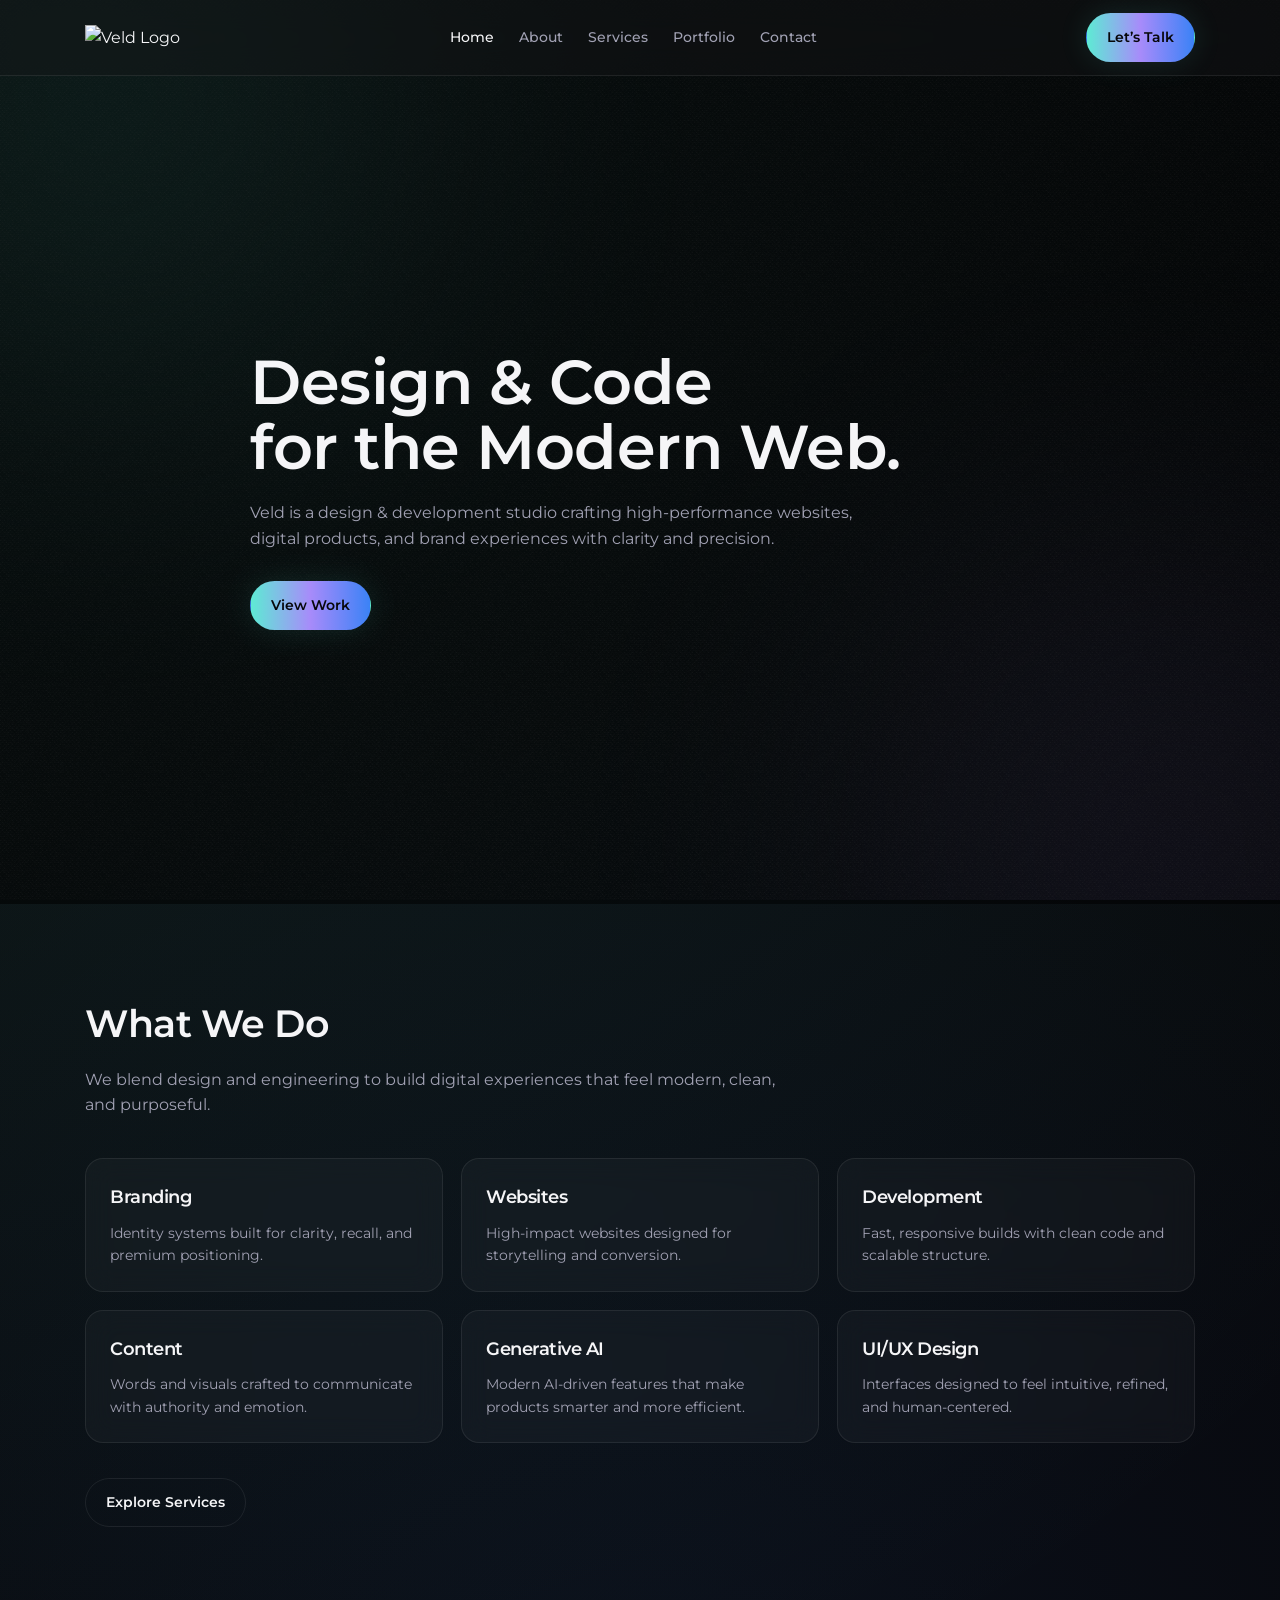
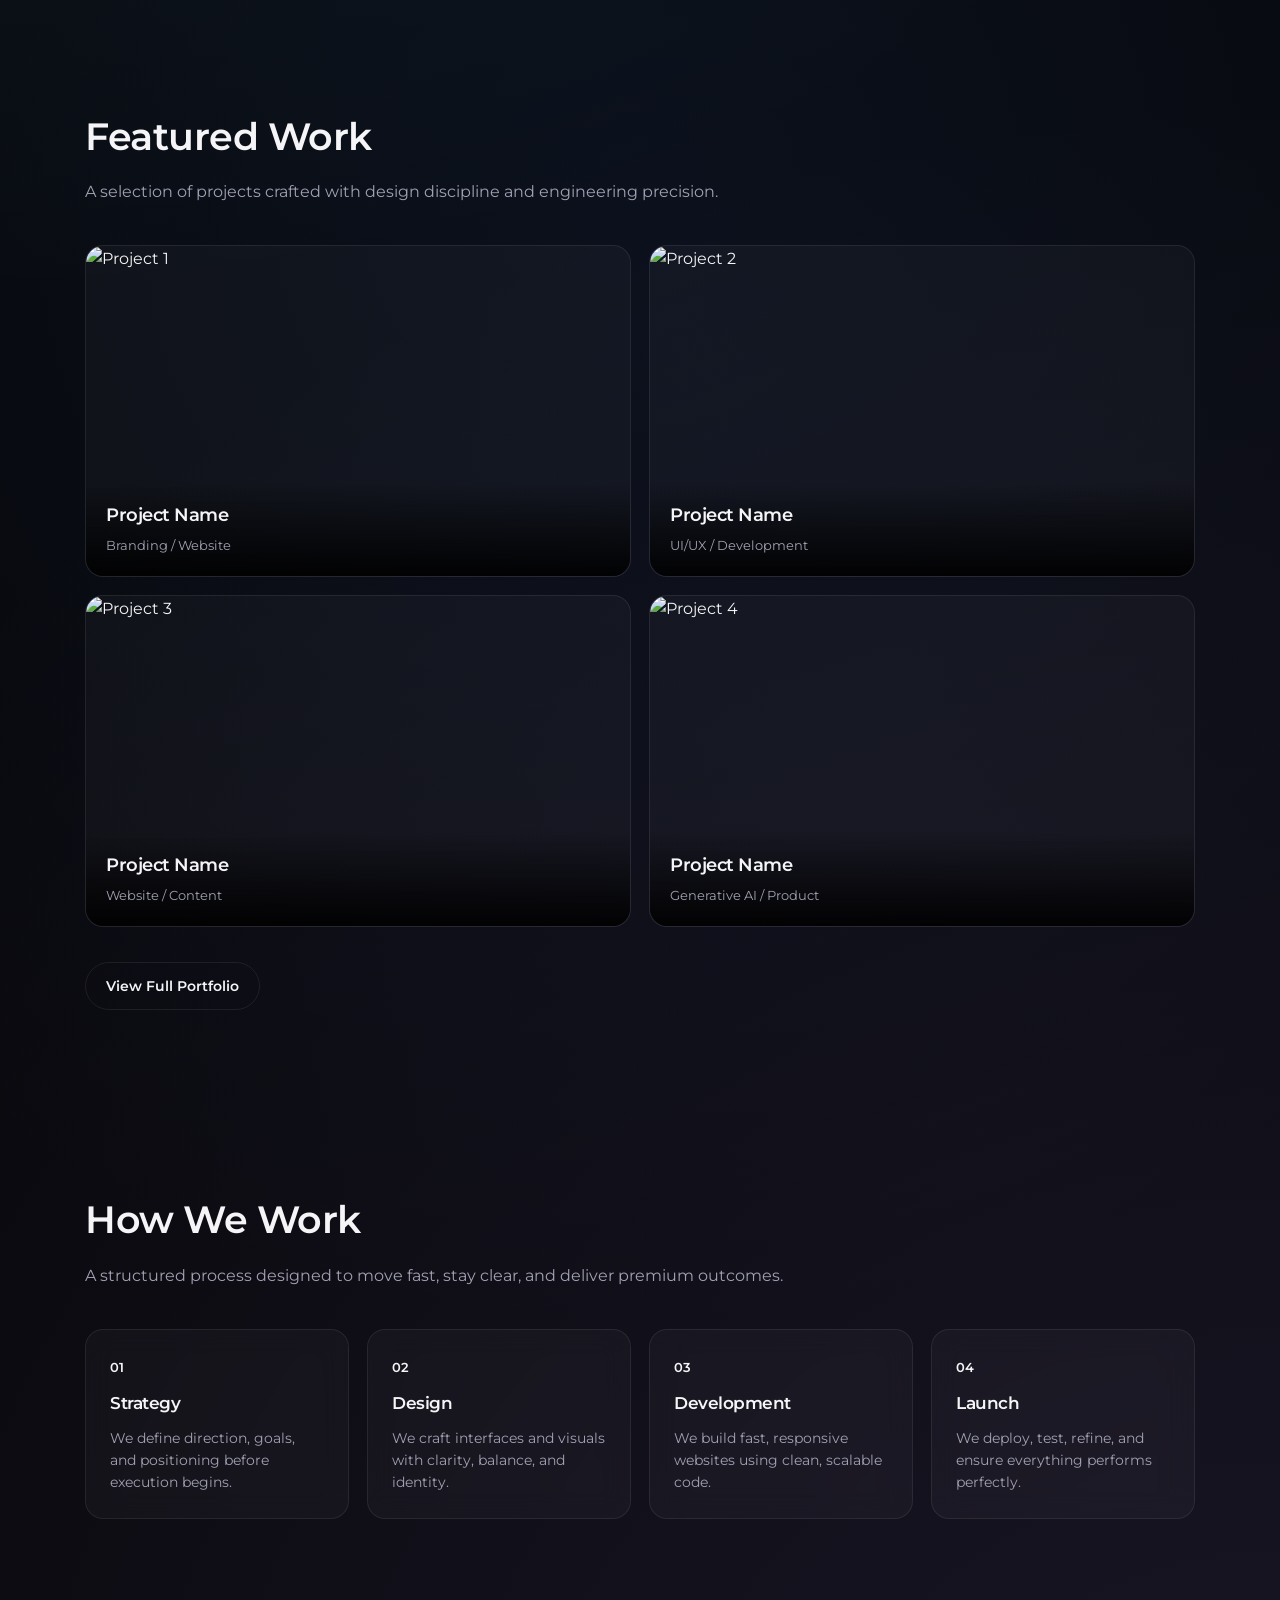
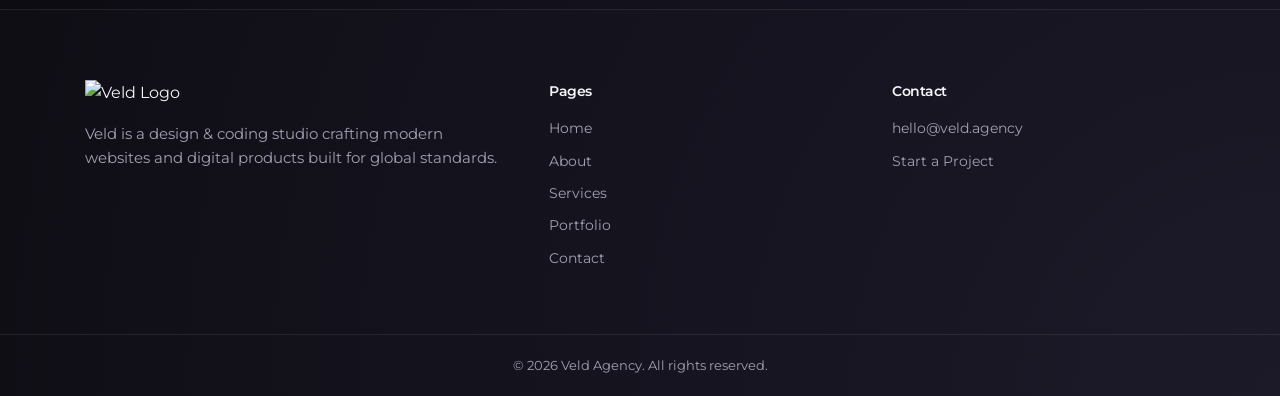
==== index.html @ a07c59cc "Add files via upload" ====
<!DOCTYPE html>
<html lang="en">
<head>
  <!-- Basic Meta -->
  <meta charset="UTF-8" />
  <meta name="viewport" content="width=device-width, initial-scale=1.0" />
  <title>Veld | Design & Development Studio</title>
  <meta name="description" content="Veld is a design & coding agency crafting modern websites, digital products, and brand experiences." />

  <!-- Favicon -->
  <link rel="icon" type="image/png" href="assets/images/logo/favicon.png" />

  <!-- Fonts (Google Fonts - Inter) -->
  <link rel="preconnect" href="https://fonts.googleapis.com">
  <link rel="preconnect" href="https://fonts.gstatic.com" crossorigin>
  <link href="https://fonts.googleapis.com/css2?family=Montserrat:ital,wght@0,100..900;1,100..900&display=swap" rel="stylesheet">

  <!-- CSS -->
  <link rel="stylesheet" href="assets/css/global.css" />
  <link rel="stylesheet" href="assets/css/home.css" />
  <link rel="stylesheet" href="assets/css/responsive.css" />
</head>

<body>

  <div class="glow-bg"></div>
  <!-- NAVBAR -->
  <header class="navbar">
    <div class="container nav-container">

      <a href="index.html" class="logo">
        <img src="assets/images/logo/logo.svg" alt="Veld Logo" />
      </a>

      <nav class="nav-links" id="navLinks">
        <a href="index.html" class="active">Home</a>
        <a href="about.html">About</a>
        <a href="services.html">Services</a>
        <a href="portfolio.html">Portfolio</a>
        <a href="contact.html">Contact</a>
      </nav>

      <div class="nav-actions">
        <a href="contact.html" class="btn btn-primary">Let’s Talk</a>

        <button class="hamburger" id="hamburgerBtn" aria-label="Open Menu">
          <span></span>
          <span></span>
        </button>
      </div>

    </div>
  </header>

  <!-- HERO -->
  <section class="hero">
    <canvas id="hero-network"></canvas>
    <div class="hero-overlay"></div>

    <div class="container hero-content">
      <h1>
        Design & Code<br />
        for the Modern Web.
      </h1>

      <p>
        Veld is a design & development studio crafting high-performance websites,
        digital products, and brand experiences with clarity and precision.
      </p>

      <div class="hero-buttons">
        <a href="portfolio.html" class="btn btn-primary">View Work</a>
      </div>
    </div>
  </section>

  <!-- SERVICES PREVIEW -->
  <section class="services-preview section">
    <div class="container">

      <div class="section-header">
        <h2>What We Do</h2>
        <p>
          We blend design and engineering to build digital experiences that feel modern,
          clean, and purposeful.
        </p>
      </div>

      <div class="services-grid">
        <div class="service-card">
          <h3>Branding</h3>
          <p>Identity systems built for clarity, recall, and premium positioning.</p>
        </div>

        <div class="service-card">
          <h3>Websites</h3>
          <p>High-impact websites designed for storytelling and conversion.</p>
        </div>

        <div class="service-card">
          <h3>Development</h3>
          <p>Fast, responsive builds with clean code and scalable structure.</p>
        </div>

        <div class="service-card">
          <h3>Content</h3>
          <p>Words and visuals crafted to communicate with authority and emotion.</p>
        </div>

        <div class="service-card">
          <h3>Generative AI</h3>
          <p>Modern AI-driven features that make products smarter and more efficient.</p>
        </div>

        <div class="service-card">
          <h3>UI/UX Design</h3>
          <p>Interfaces designed to feel intuitive, refined, and human-centered.</p>
        </div>
      </div>

      <div class="section-footer">
        <a href="services.html" class="btn btn-secondary">Explore Services</a>
      </div>

    </div>
  </section>

  <!-- FEATURED WORK -->
  <section class="featured-work section">
    <div class="container">

      <div class="section-header">
        <h2>Featured Work</h2>
        <p>
          A selection of projects crafted with design discipline and engineering precision.
        </p>
      </div>

      <div class="portfolio-grid">

        <a href="portfolio.html" class="project-card">
          <img src="assets/images/portfolio/project-1.webp" alt="Project 1" loading="lazy" />
          <div class="project-overlay">
            <h3>Project Name</h3>
            <p>Branding / Website</p>
          </div>
        </a>

        <a href="portfolio.html" class="project-card">
          <img src="assets/images/portfolio/project-2.webp" alt="Project 2" loading="lazy" />
          <div class="project-overlay">
            <h3>Project Name</h3>
            <p>UI/UX / Development</p>
          </div>
        </a>

        <a href="portfolio.html" class="project-card">
          <img src="assets/images/portfolio/project-3.webp" alt="Project 3" loading="lazy" />
          <div class="project-overlay">
            <h3>Project Name</h3>
            <p>Website / Content</p>
          </div>
        </a>

        <a href="portfolio.html" class="project-card">
          <img src="assets/images/portfolio/project-4.webp" alt="Project 4" loading="lazy" />
          <div class="project-overlay">
            <h3>Project Name</h3>
            <p>Generative AI / Product</p>
          </div>
        </a>

      </div>

      <div class="section-footer">
        <a href="portfolio.html" class="btn btn-secondary">View Full Portfolio</a>
      </div>

    </div>
  </section>

  <!-- PROCESS -->
  <section class="process section">
    <div class="container">

      <div class="section-header">
        <h2>How We Work</h2>
        <p>
          A structured process designed to move fast, stay clear, and deliver premium outcomes.
        </p>
      </div>

      <div class="process-grid">
        <div class="process-step">
          <span class="step-number">01</span>
          <h3>Strategy</h3>
          <p>We define direction, goals, and positioning before execution begins.</p>
        </div>

        <div class="process-step">
          <span class="step-number">02</span>
          <h3>Design</h3>
          <p>We craft interfaces and visuals with clarity, balance, and identity.</p>
        </div>

        <div class="process-step">
          <span class="step-number">03</span>
          <h3>Development</h3>
          <p>We build fast, responsive websites using clean, scalable code.</p>
        </div>

        <div class="process-step">
          <span class="step-number">04</span>
          <h3>Launch</h3>
          <p>We deploy, test, refine, and ensure everything performs perfectly.</p>
        </div>
      </div>

    </div>
  </section>

  <!-- FOOTER -->
  <footer class="footer">
    <div class="container footer-container">

      <div class="footer-brand">
        <img src="assets/images/logo/logo.svg" alt="Veld Logo" class="footer-logo" />
        <p>
          Veld is a design & coding studio crafting modern websites and digital products
          built for global standards.
        </p>
      </div>

      <div class="footer-links">
        <h4>Pages</h4>
        <a href="index.html">Home</a>
        <a href="about.html">About</a>
        <a href="services.html">Services</a>
        <a href="portfolio.html">Portfolio</a>
        <a href="contact.html">Contact</a>
      </div>

      <div class="footer-links">
        <h4>Contact</h4>
        <a href="mailto:hello@veld.agency">hello@veld.agency</a>
        <a href="contact.html">Start a Project</a>
      </div>

    </div>

    <div class="footer-bottom">
      <p>© <span id="year"></span> Veld Agency. All rights reserved.</p>
    </div>
  </footer>

  <!-- JS -->
  <script src="assets/js/global.js"></script>
  <script src="assets/js/animations.js"></script>

  <!-- Three.js Network Background -->
  <script type="module" src="assets/js/hero-network.js"></script>

</body>
</html>
---- assets/css/global.css ----
/* ================================
   VELD - GLOBAL CSS
================================ */

:root {
  --bg: #07070A;
  --bg-soft: #0B0B12;
  --text: #F5F5F7;
  --muted: #A1A1B3;

  --border: rgba(255, 255, 255, 0.08);

  --accent1: #5EEAD4; /* teal */
  --accent2: #A78BFA; /* purple */
  --accent3: #3B82F6; /* blue */
  --accent4: #FB7185; /* pink */

  --card: rgba(255, 255, 255, 0.03);
  --card-hover: rgba(255, 255, 255, 0.06);

  --radius: 18px;
  --shadow: 0 20px 50px rgba(0, 0, 0, 0.6);

  --max-width: 1150px;

  --gradient: linear-gradient(90deg, var(--accent1), var(--accent2), var(--accent3));
}

/* Reset */
* {
  margin: 0;
  padding: 0;
  box-sizing: border-box;
}

html {
  scroll-behavior: smooth;
}

body {
  font-family: "Montserrat", system-ui, sans-serif;
  background: radial-gradient(circle at top left, rgba(94,234,212,0.12), transparent 50%),
              radial-gradient(circle at bottom right, rgba(167,139,250,0.12), transparent 50%),
              radial-gradient(circle at center, rgba(59,130,246,0.08), transparent 60%),
              var(--bg);
  color: var(--text);
  line-height: 1.6;
  overflow-x: hidden;
}

body::after {
  content: "";
  position: fixed;
  inset: 0;
  background: url("../images/backgrounds/noise.png");
  opacity: 0.3;
  pointer-events: none;
  z-index: -1;
}

/* Base */
a {
  color: inherit;
  text-decoration: none;
}

img {
  max-width: 100%;
  display: block;
}

ul {
  list-style: none;
}

.container {
  width: 100%;
  max-width: var(--max-width);
  margin: 0 auto;
  padding: 0 20px;
}

.section {
  padding: 90px 0;
}

/* Headings */
h1, h2, h3, h4 {
  font-weight: 600;
  letter-spacing: -0.5px;
}

p {
  color: var(--muted);
  font-size: 16px;
}

/* Buttons */
.btn {
  display: inline-flex;
  align-items: center;
  justify-content: center;
  gap: 10px;
  padding: 12px 20px;
  border-radius: 999px;
  font-weight: 600;
  font-size: 14px;
  transition: 0.25s ease;
  cursor: pointer;
}

.btn-primary {
  background: var(--gradient);
  color: var(--bg);
  border: 1px solid transparent;
  box-shadow: 0 0 30px rgba(94,234,212,0.12);
}

.btn-primary:hover {
  transform: translateY(-2px);
  opacity: 0.95;
  box-shadow: 0 0 45px rgba(167,139,250,0.2);
}

.btn-secondary {
  background: transparent;
  color: var(--text);
  border: 1px solid var(--border);
}

.btn-secondary:hover {
  background: var(--card-hover);
  transform: translateY(-2px);
}

/* Navbar */
.navbar {
  width: 100%;
  position: sticky;
  top: 0;
  z-index: 1000;
  background: rgba(11, 11, 12, 0.75);
  backdrop-filter: blur(14px);
  border-bottom: 1px solid var(--border);
}

.nav-container {
  height: 75px;
  display: flex;
  align-items: center;
  justify-content: space-between;
}

.logo img {
  height: 26px;
}

.nav-links {
  display: flex;
  gap: 25px;
  align-items: center;
}

.nav-links a {
  font-size: 14px;
  font-weight: 500;
  color: var(--muted);
  transition: 0.2s ease;
}

.nav-links a:hover {
  color: var(--text);
}

.nav-links a.active {
  color: var(--text);
}

.nav-actions {
  display: flex;
  align-items: center;
  gap: 14px;
}

/* Hamburger */
.hamburger {
  width: 44px;
  height: 44px;
  border-radius: 10px;
  border: 1px solid var(--border);
  background: transparent;
  display: none;
  align-items: center;
  justify-content: center;
  flex-direction: column;
  gap: 6px;
  cursor: pointer;
}

.hamburger span {
  width: 18px;
  height: 2px;
  background: var(--text);
  border-radius: 5px;
}

/* Section Headers */
.section-header {
  margin-bottom: 40px;
  max-width: 720px;
}

.section-header h2 {
  font-size: 38px;
  margin-bottom: 12px;
}

.section-header p {
  font-size: 16px;
}

/* Footer */
.footer {
  padding: 70px 0 20px;
  border-top: 1px solid var(--border);
  background: rgba(255, 255, 255, 0.01);
}

.footer-container {
  display: grid;
  grid-template-columns: 1.4fr 1fr 1fr;
  gap: 40px;
}

.footer-logo {
  height: 26px;
  margin-bottom: 16px;
}

.footer-brand p {
  max-width: 420px;
  font-size: 15px;
}

.footer-links h4 {
  margin-bottom: 15px;
  font-size: 14px;
  color: var(--text);
}

.footer-links a {
  display: block;
  margin-bottom: 10px;
  font-size: 14px;
  color: var(--muted);
  transition: 0.2s ease;
}

.footer-links a:hover {
  color: var(--text);
}

.footer-bottom {
  margin-top: 55px;
  padding-top: 20px;
  border-top: 1px solid var(--border);
  text-align: center;
}

.footer-bottom p {
  font-size: 13px;
  color: var(--muted);
}

/* Page Hero (Shared) */
.page-hero {
  padding: 90px 0 60px;
}

.page-hero h1 {
  font-size: 54px;
  line-height: 1.1;
  max-width: 850px;
  margin-bottom: 16px;
}

.page-hero p {
  max-width: 650px;
  font-size: 16px;
}

/* Utility */
.section-footer {
  margin-top: 35px;
}

.reveal-hidden {
  opacity: 0;
  transform: translateY(25px);
  transition: 0.7s ease;
}

.reveal-show {
  opacity: 1;
  transform: translateY(0);
}

.glow-bg {
  position: fixed;
  inset: 0;
  z-index: -1;
  overflow: hidden;
}

.glow-bg::before,
.glow-bg::after {
  content: "";
  position: absolute;
  width: 600px;
  height: 600px;
  border-radius: 50%;
  filter: blur(140px);
  opacity: 0.18;
  animation: floatGlow 10s infinite alternate ease-in-out;
}

.glow-bg::before {
  top: -200px;
  left: -200px;
  background: var(--accent1);
}

.glow-bg::after {
  bottom: -250px;
  right: -200px;
  background: var(--accent2);
  animation-delay: 3s;
}

@keyframes floatGlow {
  from {
    transform: translate(0, 0) scale(1);
  }
  to {
    transform: translate(120px, 90px) scale(1.1);
  }
}
---- assets/css/home.css ----
/* ================================
   VELD - HOME PAGE CSS
================================ */

/* Hero */
.hero {
  position: relative;
  height: 92vh;
  min-height: 650px;
  display: flex;
  align-items: center;
  overflow: hidden;
  
}

#hero-network {
  position: absolute;
  inset: 0;
  z-index: 1;
  width: 100%;
  height: 100%;
  opacity: 0.85;
}

.hero-overlay {
  position: absolute;
  inset: 0;
  z-index: 2;
  background: radial-gradient(circle at bottom, rgba(0,0,0,0.5), rgba(0,0,0,0.6));
}

.hero-content {
  position: relative;
  z-index: 3;
  max-width: 820px;
}

.hero-content h1 {
  font-size: 62px;
  line-height: 1.05;
  margin-bottom: 20px;
}

.hero-content p {
  max-width: 620px;
  font-size: 16px;
  margin-bottom: 30px;
}

.hero-buttons {
  display: flex;
  gap: 15px;
}

/* Services Preview */
.services-grid {
  display: grid;
  grid-template-columns: repeat(3, 1fr);
  gap: 18px;
}

.service-card,
.process-step {
  position: relative;
  overflow: hidden;

  background: rgba(255, 255, 255, 0.03);
  border: 1px solid rgba(255, 255, 255, 0.08);
  border-radius: var(--radius);
  padding: 24px;
  backdrop-filter: blur(14px);
  -webkit-backdrop-filter: blur(14px);

  transition: 0.35s ease;
}

.service-card::before,
.process-step::before {
  content: "";
  position: absolute;
  inset: 0;

  background: linear-gradient(
    120deg,
    rgba(94, 234, 212, 0.14),
    rgba(167, 139, 250, 0.12),
    rgba(59, 130, 246, 0.10),
    transparent
  );

  opacity: 0;
  transition: 0.4s ease;
}

.service-card:hover::before,
.process-step:hover::before {
  opacity: 1;
}

.service-card:hover,
.process-step:hover {
  transform: translateY(-6px);
  background: rgba(255, 255, 255, 0.05);

  border-color: rgba(94, 234, 212, 0.25);

  box-shadow:
    0 0 35px rgba(94, 234, 212, 0.08),
    0 0 60px rgba(167, 139, 250, 0.06),
    0 20px 60px rgba(0, 0, 0, 0.6);
}

.service-card *,
.process-step * {
  position: relative;
  z-index: 2;
}

.service-card h3 {
  font-size: 18px;
  margin-bottom: 10px;
}

.service-card p {
  font-size: 14px;
}

/* Featured Work */
.portfolio-grid {
  display: grid;
  grid-template-columns: repeat(2, 1fr);
  gap: 18px;
}

.project-card {
  position: relative;
  overflow: hidden;
  border-radius: var(--radius);
  border: 1px solid var(--border);
  background: var(--card);
  transition: 0.3s ease;
}

.project-card img {
  width: 100%;
  height: 330px;
  object-fit: cover;
  transition: 0.4s ease;
}

.project-card:hover img {
  transform: scale(1.05);
}

.project-overlay {
  position: absolute;
  bottom: 0;
  left: 0;
  width: 100%;
  padding: 20px;
  background: linear-gradient(to top, rgba(0,0,0,0.9), transparent);
}

.project-overlay h3 {
  font-size: 18px;
  margin-bottom: 5px;
}

.project-overlay p {
  font-size: 13px;
}

/* Process */
.process-grid {
  display: grid;
  grid-template-columns: repeat(4, 1fr);
  gap: 18px;
}

.process-step:hover {
  background: var(--card-hover);
  transform: translateY(-4px);
}

.step-number {
  display: inline-block;
  margin-bottom: 12px;
  font-size: 13px;
  color: var(--accent);
  font-weight: 600;
}

.process-step h3 {
  font-size: 17px;
  margin-bottom: 10px;
}

.process-step p {
  font-size: 14px;
}

/* Home Responsive */
@media (max-width: 950px) {
  .hero-content h1 {
    font-size: 48px;
  }

  .services-grid {
    grid-template-columns: repeat(2, 1fr);
  }

  .portfolio-grid {
    grid-template-columns: 1fr;
  }

  .process-grid {
    grid-template-columns: repeat(2, 1fr);
  }
}

@media (max-width: 600px) {
  .hero {
    height: 88vh;
    min-height: 580px;
  }

  .hero-content h1 {
    font-size: 36px;
  }

  .services-grid {
    grid-template-columns: 1fr;
  }

  .process-grid {
    grid-template-columns: 1fr;
  }

  .project-card img {
    height: 260px;
  }
}
---- assets/css/responsive.css ----
/* ================================
   VELD - RESPONSIVE CSS
================================ */

@media (max-width: 950px) {
  .footer-container {
    grid-template-columns: 1fr;
  }

  .nav-links {
    position: fixed;
    top: 75px;
    right: -100%;
    width: 100%;
    height: calc(100vh - 75px);
    background: rgba(11, 11, 12, 0.95);
    backdrop-filter: blur(12px);
    flex-direction: column;
    padding-top: 40px;
    transition: 0.3s ease;
  }

  .nav-links.open {
    right: 0;
  }

  .hamburger {
    display: flex;
  }

  .nav-actions .btn {
    display: none;
  }

  .section {
    padding: 70px 0;
  }

  .section-header h2 {
    font-size: 32px;
  }

  .page-hero h1 {
    font-size: 42px;
  }
}

@media (max-width: 600px) {
  .page-hero {
    padding: 70px 0 45px;
  }

  .page-hero h1 {
    font-size: 34px;
  }

  .section-header h2 {
    font-size: 28px;
  }

  p {
    font-size: 15px;
  }
}
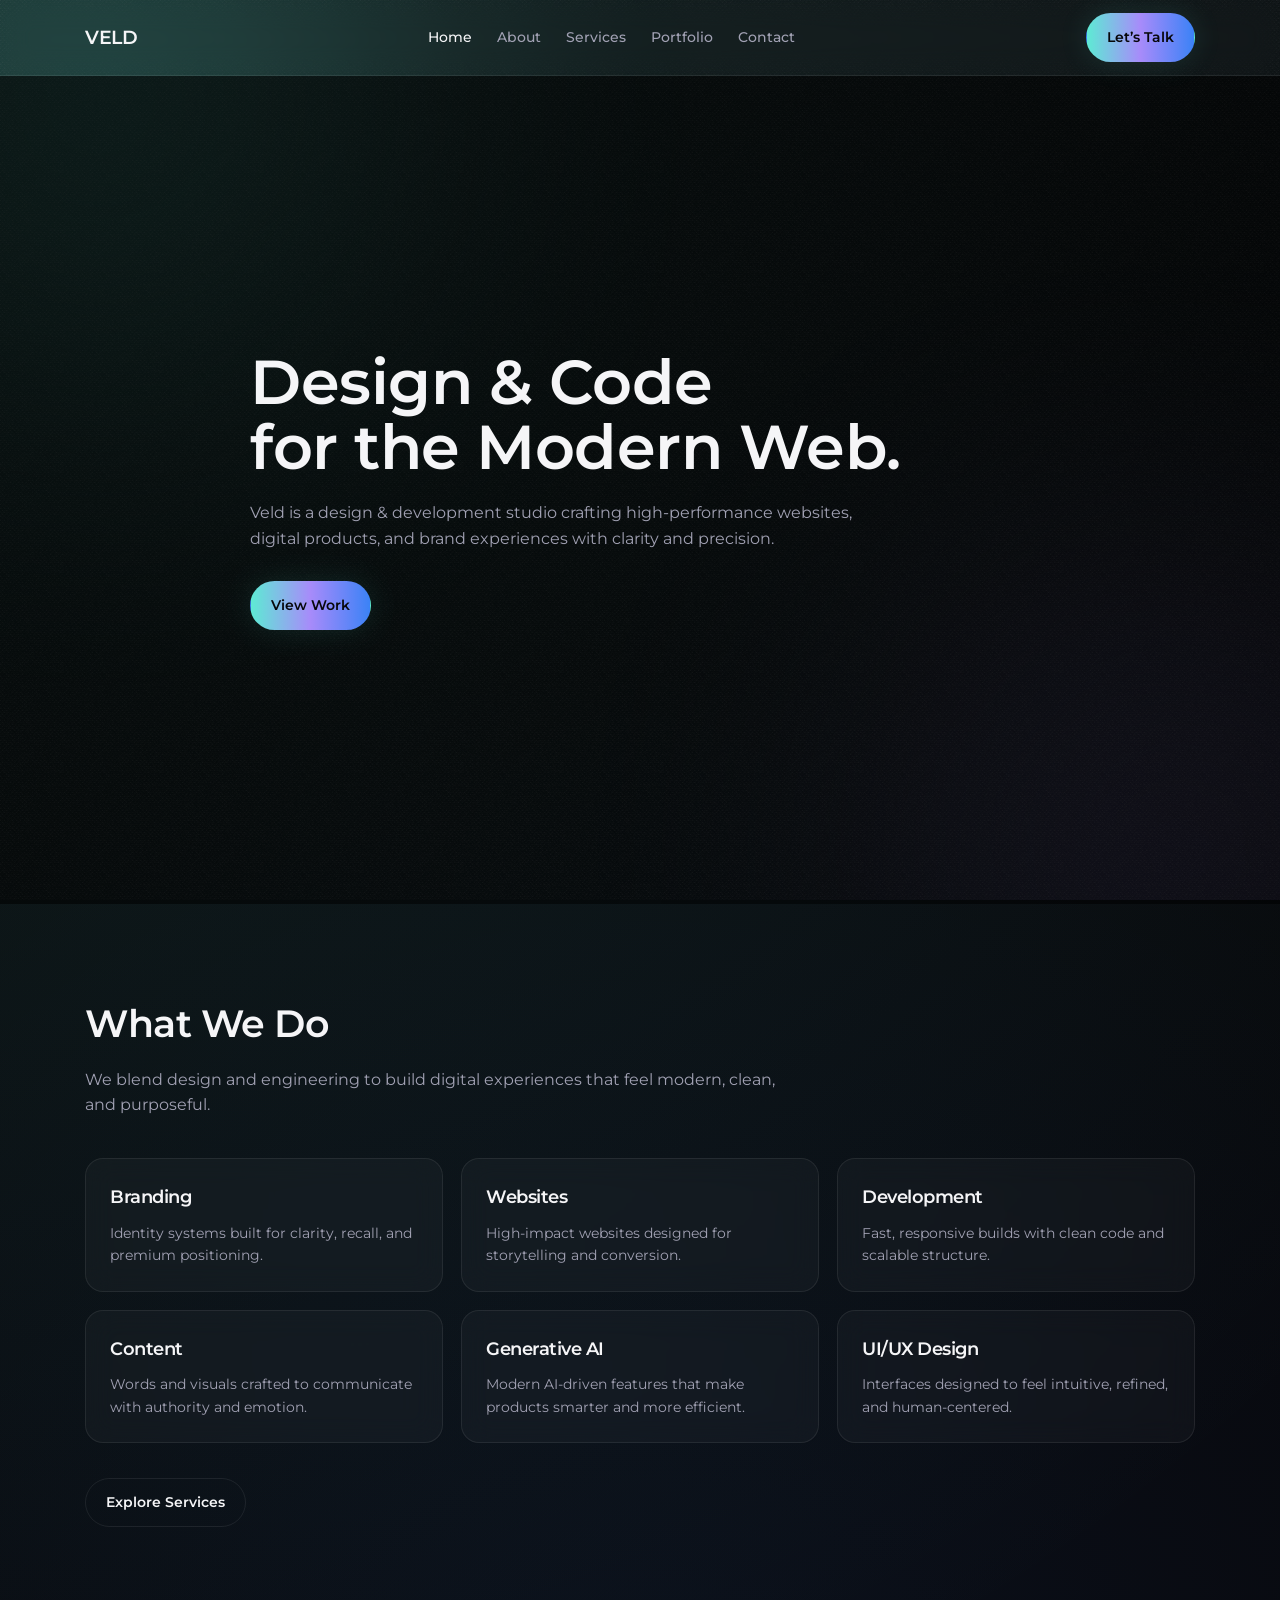
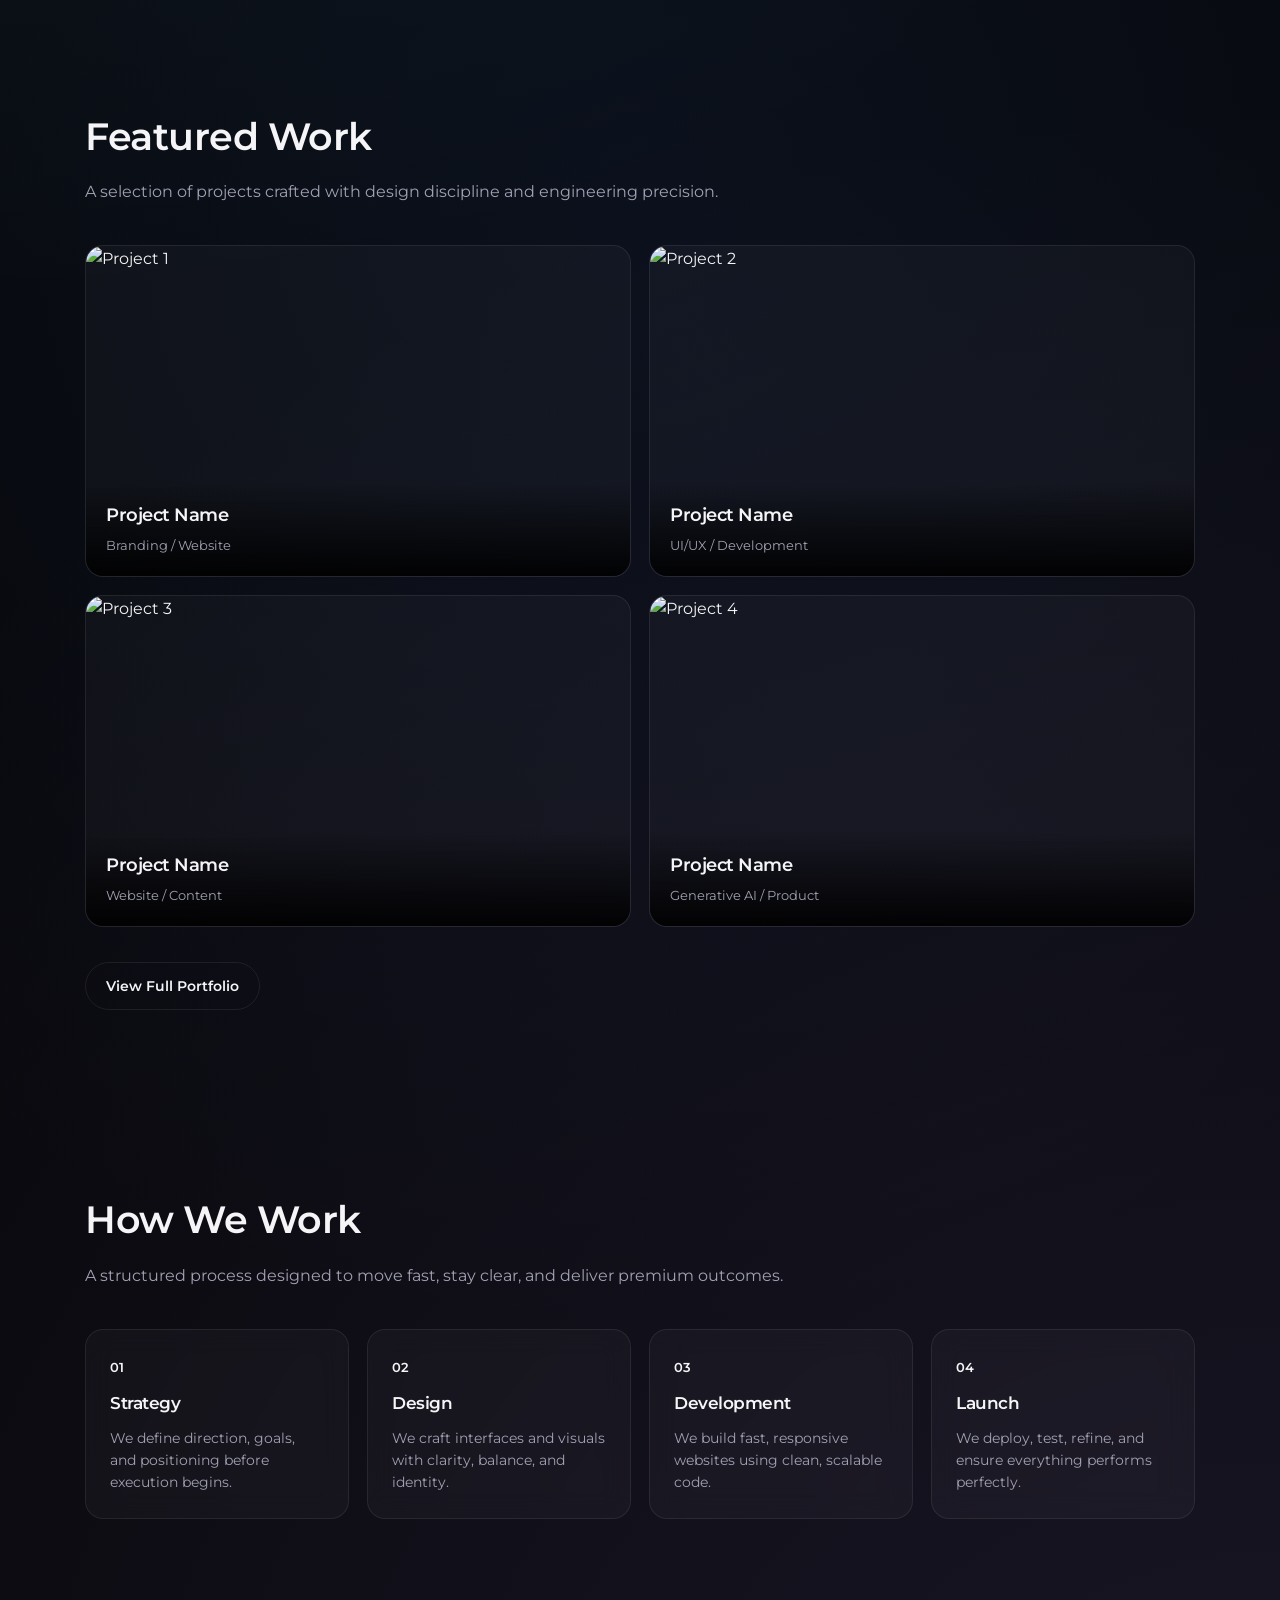
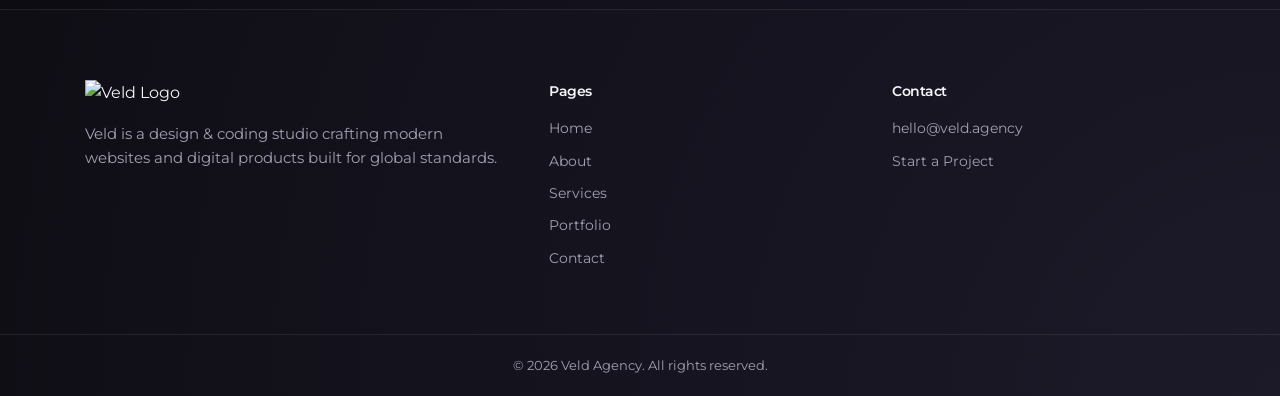
==== commit 365233ef: "Add files via upload" ====
--- a/index.html
+++ b/index.html
@@ -29,7 +29,7 @@
     <div class="container nav-container">
 
       <a href="index.html" class="logo">
-        <img src="assets/images/logo/logo.svg" alt="Veld Logo" />
+        <h3>VELD</h3>
       </a>
 
       <nav class="nav-links" id="navLinks">
--- a/assets/css/global.css
+++ b/assets/css/global.css
@@ -139,7 +139,7 @@
   position: sticky;
   top: 0;
   z-index: 1000;
-  background: rgba(11, 11, 12, 0.75);
+  background: rgba(11, 11, 12, 0);
   backdrop-filter: blur(14px);
   border-bottom: 1px solid var(--border);
 }
@@ -344,4 +344,4 @@
   to {
     transform: translate(120px, 90px) scale(1.1);
   }
-}+}
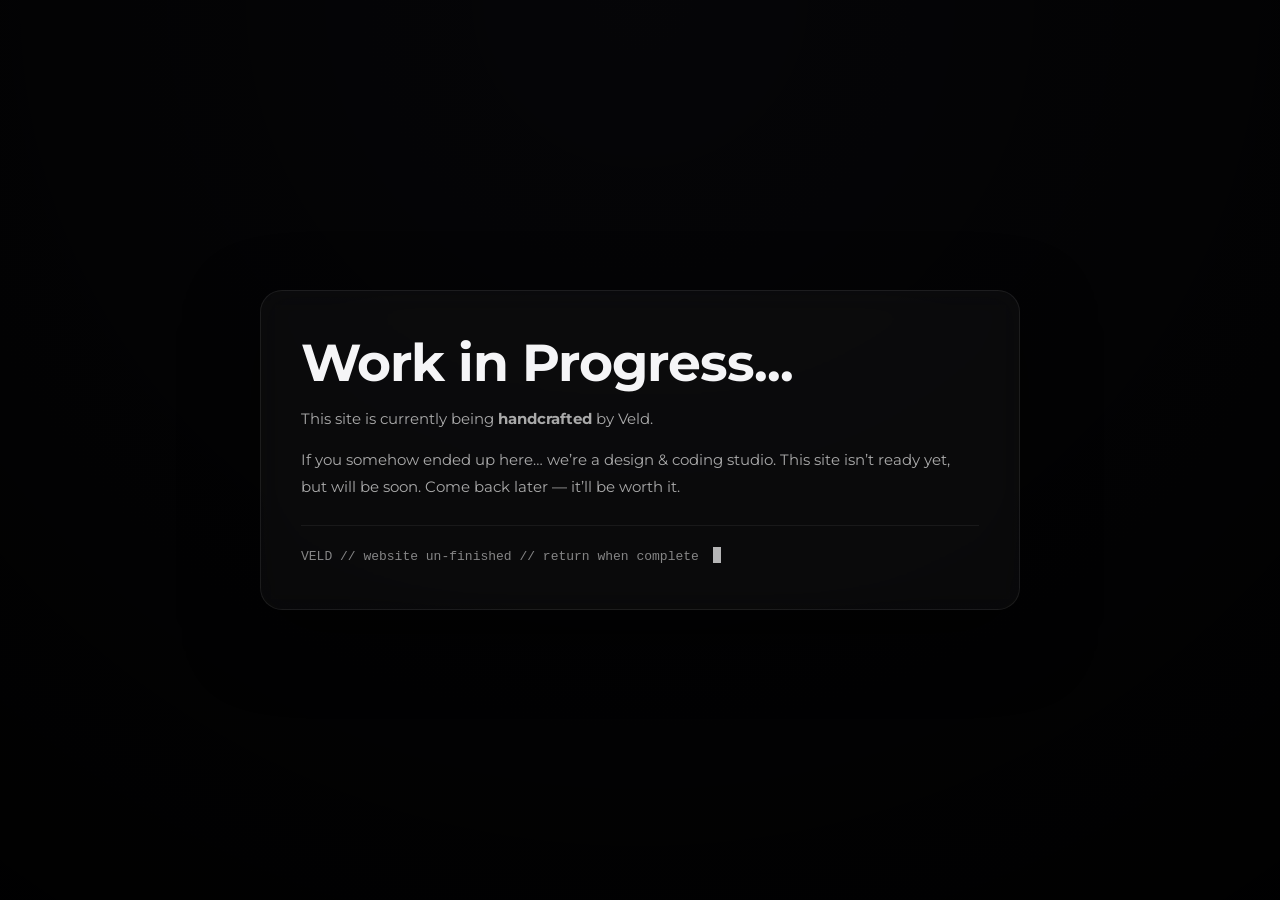
==== commit 0744e8c3: "Update index.html" ====
--- a/index.html
+++ b/index.html
@@ -1,264 +1,153 @@
 <!DOCTYPE html>
 <html lang="en">
 <head>
-  <!-- Basic Meta -->
   <meta charset="UTF-8" />
   <meta name="viewport" content="width=device-width, initial-scale=1.0" />
-  <title>Veld | Design & Development Studio</title>
-  <meta name="description" content="Veld is a design & coding agency crafting modern websites, digital products, and brand experiences." />
+  <title>Coming Soon | Veld</title>
 
-  <!-- Favicon -->
   <link rel="icon" type="image/png" href="assets/images/logo/favicon.png" />
 
-  <!-- Fonts (Google Fonts - Inter) -->
+  <!-- Fonts -->
   <link rel="preconnect" href="https://fonts.googleapis.com">
   <link rel="preconnect" href="https://fonts.gstatic.com" crossorigin>
-  <link href="https://fonts.googleapis.com/css2?family=Montserrat:ital,wght@0,100..900;1,100..900&display=swap" rel="stylesheet">
+    <link href="https://fonts.googleapis.com/css2?family=Montserrat:ital,wght@0,100..900;1,100..900&display=swap" rel="stylesheet">
 
-  <!-- CSS -->
-  <link rel="stylesheet" href="assets/css/global.css" />
-  <link rel="stylesheet" href="assets/css/home.css" />
-  <link rel="stylesheet" href="assets/css/responsive.css" />
+
+  <style>
+    :root {
+      --bg: #07070A;
+      --text: #F5F5F7;
+      --muted: rgba(255,255,255,0.65);
+      --border: rgba(255,255,255,0.08);
+      --card: rgba(255,255,255,0.03);
+      --radius: 22px;
+    }
+
+    * {
+      margin: 0;
+      padding: 0;
+      box-sizing: border-box;
+    }
+
+    body {
+      font-family: "Montserrat", system-ui, sans-serif;
+      background: var(--bg);
+      color: var(--text);
+      min-height: 100vh;
+      overflow: hidden;
+    }
+
+    .wip {
+      position: relative;
+      min-height: 100vh;
+      display: grid;
+      place-items: center;
+      padding: 30px;
+    }
+
+    .wip::before {
+      content: "";
+      position: absolute;
+      inset: 0;
+      background: url("assets/images/backgrounds/gradient.webp") center/cover no-repeat;
+      opacity: 0.35;
+      z-index: 1;
+    }
+
+    .wip::after {
+      content: "";
+      position: absolute;
+      inset: 0;
+      background: radial-gradient(circle at top, rgba(0,0,0,0.25), rgba(0,0,0,0.95));
+      z-index: 2;
+    }
+
+    .wip-box {
+      position: relative;
+      z-index: 3;
+      width: 100%;
+      max-width: 760px;
+      padding: 45px 40px;
+      border-radius: var(--radius);
+      border: 1px solid var(--border);
+      background: var(--card);
+      backdrop-filter: blur(16px);
+      -webkit-backdrop-filter: blur(16px);
+      box-shadow: 0 25px 70px rgba(0,0,0,0.65);
+      text-align: left;
+    }
+
+    .wip-box h1 {
+      font-size: 52px;
+      line-height: 1.05;
+      margin-bottom: 14px;
+      letter-spacing: -1px;
+    }
+
+    .wip-box p {
+      font-size: 15px;
+      color: var(--muted);
+      line-height: 1.8;
+      margin-bottom: 14px;
+    }
+
+    .secret {
+      margin-top: 25px;
+      padding-top: 18px;
+      border-top: 1px solid rgba(255,255,255,0.06);
+      font-size: 13px;
+      color: rgba(255,255,255,0.5);
+      font-family: ui-monospace, SFMono-Regular, Menlo, Monaco, Consolas, "Liberation Mono", monospace;
+    }
+
+    .cursor {
+      display: inline-block;
+      width: 8px;
+      height: 16px;
+      background: rgba(255,255,255,0.7);
+      margin-left: 6px;
+      animation: blink 1s infinite;
+      transform: translateY(3px);
+    }
+
+    @keyframes blink {
+      0%, 50% { opacity: 1; }
+      51%, 100% { opacity: 0; }
+    }
+
+    @media (max-width: 600px) {
+      .wip-box {
+        padding: 35px 26px;
+      }
+
+      .wip-box h1 {
+        font-size: 36px;
+      }
+    }
+  </style>
 </head>
 
 <body>
 
-  <div class="glow-bg"></div>
-  <!-- NAVBAR -->
-  <header class="navbar">
-    <div class="container nav-container">
-
-      <a href="index.html" class="logo">
-        <h3>VELD</h3>
-      </a>
-
-      <nav class="nav-links" id="navLinks">
-        <a href="index.html" class="active">Home</a>
-        <a href="about.html">About</a>
-        <a href="services.html">Services</a>
-        <a href="portfolio.html">Portfolio</a>
-        <a href="contact.html">Contact</a>
-      </nav>
-
-      <div class="nav-actions">
-        <a href="contact.html" class="btn btn-primary">Let’s Talk</a>
-
-        <button class="hamburger" id="hamburgerBtn" aria-label="Open Menu">
-          <span></span>
-          <span></span>
-        </button>
-      </div>
-
-    </div>
-  </header>
-
-  <!-- HERO -->
-  <section class="hero">
-    <canvas id="hero-network"></canvas>
-    <div class="hero-overlay"></div>
-
-    <div class="container hero-content">
-      <h1>
-        Design & Code<br />
-        for the Modern Web.
-      </h1>
+  <section class="wip">
+    <div class="wip-box">
+      <h1>Work in Progress...</h1>
 
       <p>
-        Veld is a design & development studio crafting high-performance websites,
-        digital products, and brand experiences with clarity and precision.
+        This site is currently being <b>handcrafted</b> by Veld.
       </p>
 
-      <div class="hero-buttons">
-        <a href="portfolio.html" class="btn btn-primary">View Work</a>
+      <p>
+        If you somehow ended up here… we’re a design & coding studio. This site isn’t ready yet, but will be soon. Come back later — it’ll be worth it.
+
+      </p>
+
+      <div class="secret">
+        <span>VELD // website un-finished // return when complete</span>
+        <span class="cursor"></span>
       </div>
     </div>
   </section>
 
-  <!-- SERVICES PREVIEW -->
-  <section class="services-preview section">
-    <div class="container">
-
-      <div class="section-header">
-        <h2>What We Do</h2>
-        <p>
-          We blend design and engineering to build digital experiences that feel modern,
-          clean, and purposeful.
-        </p>
-      </div>
-
-      <div class="services-grid">
-        <div class="service-card">
-          <h3>Branding</h3>
-          <p>Identity systems built for clarity, recall, and premium positioning.</p>
-        </div>
-
-        <div class="service-card">
-          <h3>Websites</h3>
-          <p>High-impact websites designed for storytelling and conversion.</p>
-        </div>
-
-        <div class="service-card">
-          <h3>Development</h3>
-          <p>Fast, responsive builds with clean code and scalable structure.</p>
-        </div>
-
-        <div class="service-card">
-          <h3>Content</h3>
-          <p>Words and visuals crafted to communicate with authority and emotion.</p>
-        </div>
-
-        <div class="service-card">
-          <h3>Generative AI</h3>
-          <p>Modern AI-driven features that make products smarter and more efficient.</p>
-        </div>
-
-        <div class="service-card">
-          <h3>UI/UX Design</h3>
-          <p>Interfaces designed to feel intuitive, refined, and human-centered.</p>
-        </div>
-      </div>
-
-      <div class="section-footer">
-        <a href="services.html" class="btn btn-secondary">Explore Services</a>
-      </div>
-
-    </div>
-  </section>
-
-  <!-- FEATURED WORK -->
-  <section class="featured-work section">
-    <div class="container">
-
-      <div class="section-header">
-        <h2>Featured Work</h2>
-        <p>
-          A selection of projects crafted with design discipline and engineering precision.
-        </p>
-      </div>
-
-      <div class="portfolio-grid">
-
-        <a href="portfolio.html" class="project-card">
-          <img src="assets/images/portfolio/project-1.webp" alt="Project 1" loading="lazy" />
-          <div class="project-overlay">
-            <h3>Project Name</h3>
-            <p>Branding / Website</p>
-          </div>
-        </a>
-
-        <a href="portfolio.html" class="project-card">
-          <img src="assets/images/portfolio/project-2.webp" alt="Project 2" loading="lazy" />
-          <div class="project-overlay">
-            <h3>Project Name</h3>
-            <p>UI/UX / Development</p>
-          </div>
-        </a>
-
-        <a href="portfolio.html" class="project-card">
-          <img src="assets/images/portfolio/project-3.webp" alt="Project 3" loading="lazy" />
-          <div class="project-overlay">
-            <h3>Project Name</h3>
-            <p>Website / Content</p>
-          </div>
-        </a>
-
-        <a href="portfolio.html" class="project-card">
-          <img src="assets/images/portfolio/project-4.webp" alt="Project 4" loading="lazy" />
-          <div class="project-overlay">
-            <h3>Project Name</h3>
-            <p>Generative AI / Product</p>
-          </div>
-        </a>
-
-      </div>
-
-      <div class="section-footer">
-        <a href="portfolio.html" class="btn btn-secondary">View Full Portfolio</a>
-      </div>
-
-    </div>
-  </section>
-
-  <!-- PROCESS -->
-  <section class="process section">
-    <div class="container">
-
-      <div class="section-header">
-        <h2>How We Work</h2>
-        <p>
-          A structured process designed to move fast, stay clear, and deliver premium outcomes.
-        </p>
-      </div>
-
-      <div class="process-grid">
-        <div class="process-step">
-          <span class="step-number">01</span>
-          <h3>Strategy</h3>
-          <p>We define direction, goals, and positioning before execution begins.</p>
-        </div>
-
-        <div class="process-step">
-          <span class="step-number">02</span>
-          <h3>Design</h3>
-          <p>We craft interfaces and visuals with clarity, balance, and identity.</p>
-        </div>
-
-        <div class="process-step">
-          <span class="step-number">03</span>
-          <h3>Development</h3>
-          <p>We build fast, responsive websites using clean, scalable code.</p>
-        </div>
-
-        <div class="process-step">
-          <span class="step-number">04</span>
-          <h3>Launch</h3>
-          <p>We deploy, test, refine, and ensure everything performs perfectly.</p>
-        </div>
-      </div>
-
-    </div>
-  </section>
-
-  <!-- FOOTER -->
-  <footer class="footer">
-    <div class="container footer-container">
-
-      <div class="footer-brand">
-        <img src="assets/images/logo/logo.svg" alt="Veld Logo" class="footer-logo" />
-        <p>
-          Veld is a design & coding studio crafting modern websites and digital products
-          built for global standards.
-        </p>
-      </div>
-
-      <div class="footer-links">
-        <h4>Pages</h4>
-        <a href="index.html">Home</a>
-        <a href="about.html">About</a>
-        <a href="services.html">Services</a>
-        <a href="portfolio.html">Portfolio</a>
-        <a href="contact.html">Contact</a>
-      </div>
-
-      <div class="footer-links">
-        <h4>Contact</h4>
-        <a href="mailto:hello@veld.agency">hello@veld.agency</a>
-        <a href="contact.html">Start a Project</a>
-      </div>
-
-    </div>
-
-    <div class="footer-bottom">
-      <p>© <span id="year"></span> Veld Agency. All rights reserved.</p>
-    </div>
-  </footer>
-
-  <!-- JS -->
-  <script src="assets/js/global.js"></script>
-  <script src="assets/js/animations.js"></script>
-
-  <!-- Three.js Network Background -->
-  <script type="module" src="assets/js/hero-network.js"></script>
-
 </body>
-</html>+</html>
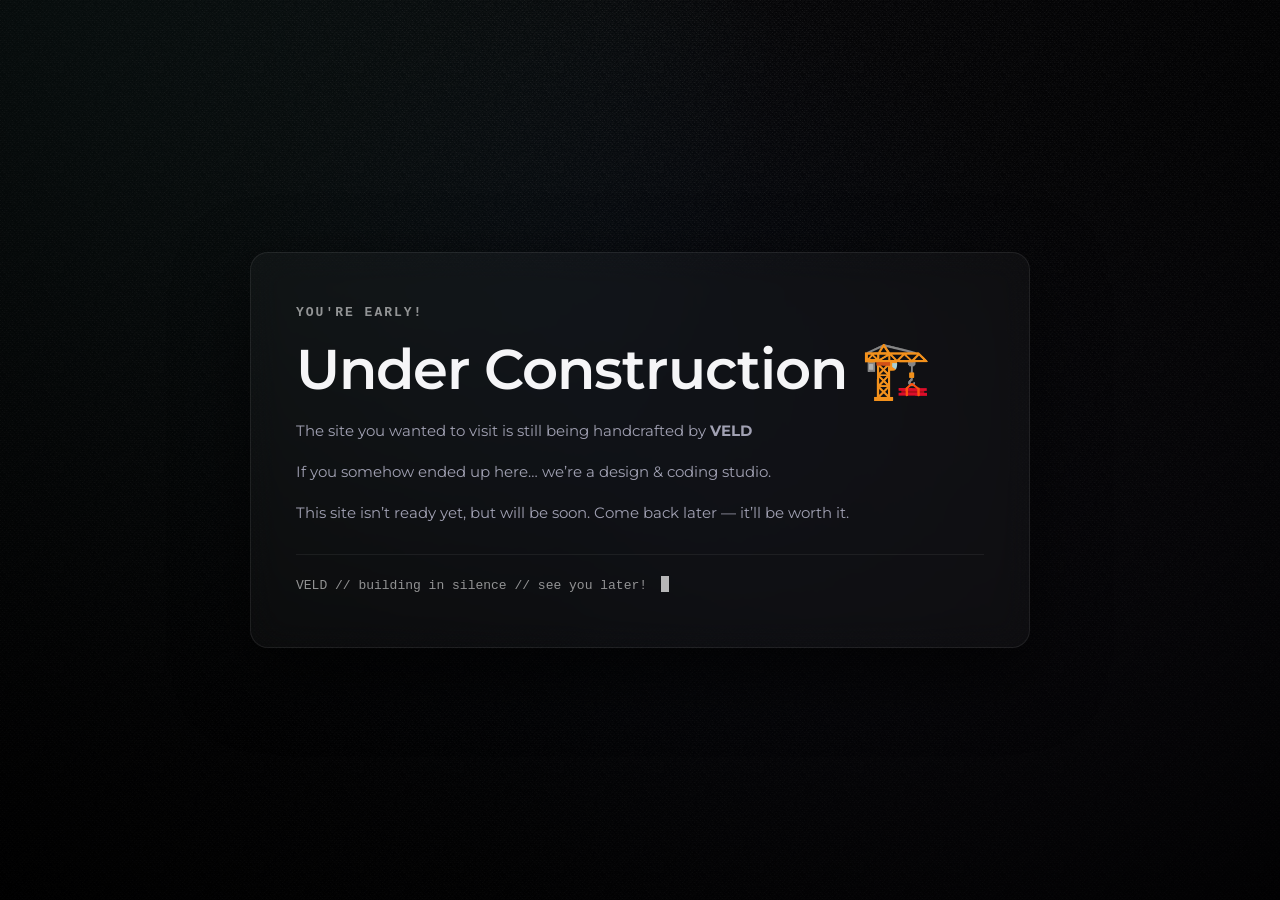
==== commit b55ecfc8: "Update index.html" ====
--- a/index.html
+++ b/index.html
@@ -1,51 +1,36 @@
 <!DOCTYPE html>
 <html lang="en">
 <head>
+  <!-- Meta -->
   <meta charset="UTF-8" />
   <meta name="viewport" content="width=device-width, initial-scale=1.0" />
-  <title>Coming Soon | Veld</title>
+  <title>Coming Soon | VELD</title>
+  <meta name="description" content="This page is currently under construction. Veld is building something premium." />
 
+  <!-- Favicon -->
   <link rel="icon" type="image/png" href="assets/images/logo/favicon.png" />
 
   <!-- Fonts -->
   <link rel="preconnect" href="https://fonts.googleapis.com">
   <link rel="preconnect" href="https://fonts.gstatic.com" crossorigin>
-    <link href="https://fonts.googleapis.com/css2?family=Montserrat:ital,wght@0,100..900;1,100..900&display=swap" rel="stylesheet">
+  <link href="https://fonts.googleapis.com/css2?family=Montserrat:ital,wght@0,100..900;1,100..900&display=swap" rel="stylesheet">
 
 
+  <!-- Global CSS -->
+  <link rel="stylesheet" href="assets/css/global.css" />
+  <link rel="stylesheet" href="assets/css/responsive.css" />
+
   <style>
-    :root {
-      --bg: #07070A;
-      --text: #F5F5F7;
-      --muted: rgba(255,255,255,0.65);
-      --border: rgba(255,255,255,0.08);
-      --card: rgba(255,255,255,0.03);
-      --radius: 22px;
-    }
-
-    * {
-      margin: 0;
-      padding: 0;
-      box-sizing: border-box;
-    }
-
-    body {
-      font-family: "Montserrat", system-ui, sans-serif;
-      background: var(--bg);
-      color: var(--text);
+    .wip-page {
       min-height: 100vh;
+      display: grid;
+      place-items: center;
+      position: relative;
+      padding: 30px;
       overflow: hidden;
     }
 
-    .wip {
-      position: relative;
-      min-height: 100vh;
-      display: grid;
-      place-items: center;
-      padding: 30px;
-    }
-
-    .wip::before {
+    .wip-page::before {
       content: "";
       position: absolute;
       inset: 0;
@@ -54,7 +39,7 @@
       z-index: 1;
     }
 
-    .wip::after {
+    .wip-page::after {
       content: "";
       position: absolute;
       inset: 0;
@@ -62,12 +47,21 @@
       z-index: 2;
     }
 
+    .wip-noise {
+      position: absolute;
+      inset: 0;
+      background: url("assets/images/backgrounds/noise.png");
+      opacity: 0.04;
+      z-index: 3;
+      pointer-events: none;
+    }
+
     .wip-box {
       position: relative;
-      z-index: 3;
+      z-index: 4;
       width: 100%;
-      max-width: 760px;
-      padding: 45px 40px;
+      max-width: 780px;
+      padding: 50px 45px;
       border-radius: var(--radius);
       border: 1px solid var(--border);
       background: var(--card);
@@ -77,26 +71,35 @@
       text-align: left;
     }
 
+    .wip-label {
+      font-size: 13px;
+      font-weight: 700;
+      letter-spacing: 2px;
+      color: rgba(255,255,255,0.55);
+      margin-bottom: 16px;
+      font-family: ui-monospace, SFMono-Regular, Menlo, Monaco, Consolas, "Liberation Mono", monospace;
+    }
+
     .wip-box h1 {
-      font-size: 52px;
+      font-size: 56px;
       line-height: 1.05;
-      margin-bottom: 14px;
+      margin-bottom: 18px;
       letter-spacing: -1px;
     }
 
     .wip-box p {
       font-size: 15px;
-      color: var(--muted);
       line-height: 1.8;
+      max-width: 680px;
       margin-bottom: 14px;
     }
 
-    .secret {
-      margin-top: 25px;
+    .wip-note {
+      margin-top: 28px;
       padding-top: 18px;
       border-top: 1px solid rgba(255,255,255,0.06);
       font-size: 13px;
-      color: rgba(255,255,255,0.5);
+      color: rgba(255,255,255,0.55);
       font-family: ui-monospace, SFMono-Regular, Menlo, Monaco, Consolas, "Liberation Mono", monospace;
     }
 
@@ -117,11 +120,11 @@
 
     @media (max-width: 600px) {
       .wip-box {
-        padding: 35px 26px;
+        padding: 36px 26px;
       }
 
       .wip-box h1 {
-        font-size: 36px;
+        font-size: 40px;
       }
     }
   </style>
@@ -129,21 +132,27 @@
 
 <body>
 
-  <section class="wip">
+  <section class="wip-page">
+    <div class="wip-noise"></div>
+
     <div class="wip-box">
-      <h1>Work in Progress...</h1>
+      <div class="wip-label">YOU'RE EARLY!</div>
+
+      <h1>Under Construction 🏗️</h1>
 
       <p>
-        This site is currently being <b>handcrafted</b> by Veld.
+        The site you wanted to visit is still being handcrafted by <b>VELD</b>
+        </p>
+      <p>
+        If you somehow ended up here… we’re a design & coding studio. 
+        </p>
+
+      <p>
+        This site isn’t ready yet, but will be soon. Come back later — it’ll be worth it.
       </p>
 
-      <p>
-        If you somehow ended up here… we’re a design & coding studio. This site isn’t ready yet, but will be soon. Come back later — it’ll be worth it.
-
-      </p>
-
-      <div class="secret">
-        <span>VELD // website un-finished // return when complete</span>
+      <div class="wip-note">
+        <span>VELD // building in silence // see you later! </span>
         <span class="cursor"></span>
       </div>
     </div>
--- a/assets/css/global.css
+++ b/assets/css/global.css
@@ -0,0 +1,347 @@
+/* ================================
+   VELD - GLOBAL CSS
+================================ */
+
+:root {
+  --bg: #07070A;
+  --bg-soft: #0B0B12;
+  --text: #F5F5F7;
+  --muted: #A1A1B3;
+
+  --border: rgba(255, 255, 255, 0.08);
+
+  --accent1: #5EEAD4; /* teal */
+  --accent2: #A78BFA; /* purple */
+  --accent3: #3B82F6; /* blue */
+  --accent4: #FB7185; /* pink */
+
+  --card: rgba(255, 255, 255, 0.03);
+  --card-hover: rgba(255, 255, 255, 0.06);
+
+  --radius: 18px;
+  --shadow: 0 20px 50px rgba(0, 0, 0, 0.6);
+
+  --max-width: 1150px;
+
+  --gradient: linear-gradient(90deg, var(--accent1), var(--accent2), var(--accent3));
+}
+
+/* Reset */
+* {
+  margin: 0;
+  padding: 0;
+  box-sizing: border-box;
+}
+
+html {
+  scroll-behavior: smooth;
+}
+
+body {
+  font-family: "Montserrat", system-ui, sans-serif;
+  background: radial-gradient(circle at top left, rgba(94,234,212,0.12), transparent 50%),
+              radial-gradient(circle at bottom right, rgba(167,139,250,0.12), transparent 50%),
+              radial-gradient(circle at center, rgba(59,130,246,0.08), transparent 60%),
+              var(--bg);
+  color: var(--text);
+  line-height: 1.6;
+  overflow-x: hidden;
+}
+
+body::after {
+  content: "";
+  position: fixed;
+  inset: 0;
+  background: url("../images/backgrounds/noise.png");
+  opacity: 0.3;
+  pointer-events: none;
+  z-index: -1;
+}
+
+/* Base */
+a {
+  color: inherit;
+  text-decoration: none;
+}
+
+img {
+  max-width: 100%;
+  display: block;
+}
+
+ul {
+  list-style: none;
+}
+
+.container {
+  width: 100%;
+  max-width: var(--max-width);
+  margin: 0 auto;
+  padding: 0 20px;
+}
+
+.section {
+  padding: 90px 0;
+}
+
+/* Headings */
+h1, h2, h3, h4 {
+  font-weight: 600;
+  letter-spacing: -0.5px;
+}
+
+p {
+  color: var(--muted);
+  font-size: 16px;
+}
+
+/* Buttons */
+.btn {
+  display: inline-flex;
+  align-items: center;
+  justify-content: center;
+  gap: 10px;
+  padding: 12px 20px;
+  border-radius: 999px;
+  font-weight: 600;
+  font-size: 14px;
+  transition: 0.25s ease;
+  cursor: pointer;
+}
+
+.btn-primary {
+  background: var(--gradient);
+  color: var(--bg);
+  border: 1px solid transparent;
+  box-shadow: 0 0 30px rgba(94,234,212,0.12);
+}
+
+.btn-primary:hover {
+  transform: translateY(-2px);
+  opacity: 0.95;
+  box-shadow: 0 0 45px rgba(167,139,250,0.2);
+}
+
+.btn-secondary {
+  background: transparent;
+  color: var(--text);
+  border: 1px solid var(--border);
+}
+
+.btn-secondary:hover {
+  background: var(--card-hover);
+  transform: translateY(-2px);
+}
+
+/* Navbar */
+.navbar {
+  width: 100%;
+  position: sticky;
+  top: 0;
+  z-index: 1000;
+  background: rgba(11, 11, 12, 0);
+  backdrop-filter: blur(14px);
+  border-bottom: 1px solid var(--border);
+}
+
+.nav-container {
+  height: 75px;
+  display: flex;
+  align-items: center;
+  justify-content: space-between;
+}
+
+.logo img {
+  height: 26px;
+}
+
+.nav-links {
+  display: flex;
+  gap: 25px;
+  align-items: center;
+}
+
+.nav-links a {
+  font-size: 14px;
+  font-weight: 500;
+  color: var(--muted);
+  transition: 0.2s ease;
+}
+
+.nav-links a:hover {
+  color: var(--text);
+}
+
+.nav-links a.active {
+  color: var(--text);
+}
+
+.nav-actions {
+  display: flex;
+  align-items: center;
+  gap: 14px;
+}
+
+/* Hamburger */
+.hamburger {
+  width: 44px;
+  height: 44px;
+  border-radius: 10px;
+  border: 1px solid var(--border);
+  background: transparent;
+  display: none;
+  align-items: center;
+  justify-content: center;
+  flex-direction: column;
+  gap: 6px;
+  cursor: pointer;
+}
+
+.hamburger span {
+  width: 18px;
+  height: 2px;
+  background: var(--text);
+  border-radius: 5px;
+}
+
+/* Section Headers */
+.section-header {
+  margin-bottom: 40px;
+  max-width: 720px;
+}
+
+.section-header h2 {
+  font-size: 38px;
+  margin-bottom: 12px;
+}
+
+.section-header p {
+  font-size: 16px;
+}
+
+/* Footer */
+.footer {
+  padding: 70px 0 20px;
+  border-top: 1px solid var(--border);
+  background: rgba(255, 255, 255, 0.01);
+}
+
+.footer-container {
+  display: grid;
+  grid-template-columns: 1.4fr 1fr 1fr;
+  gap: 40px;
+}
+
+.footer-logo {
+  height: 26px;
+  margin-bottom: 16px;
+}
+
+.footer-brand p {
+  max-width: 420px;
+  font-size: 15px;
+}
+
+.footer-links h4 {
+  margin-bottom: 15px;
+  font-size: 14px;
+  color: var(--text);
+}
+
+.footer-links a {
+  display: block;
+  margin-bottom: 10px;
+  font-size: 14px;
+  color: var(--muted);
+  transition: 0.2s ease;
+}
+
+.footer-links a:hover {
+  color: var(--text);
+}
+
+.footer-bottom {
+  margin-top: 55px;
+  padding-top: 20px;
+  border-top: 1px solid var(--border);
+  text-align: center;
+}
+
+.footer-bottom p {
+  font-size: 13px;
+  color: var(--muted);
+}
+
+/* Page Hero (Shared) */
+.page-hero {
+  padding: 90px 0 60px;
+}
+
+.page-hero h1 {
+  font-size: 54px;
+  line-height: 1.1;
+  max-width: 850px;
+  margin-bottom: 16px;
+}
+
+.page-hero p {
+  max-width: 650px;
+  font-size: 16px;
+}
+
+/* Utility */
+.section-footer {
+  margin-top: 35px;
+}
+
+.reveal-hidden {
+  opacity: 0;
+  transform: translateY(25px);
+  transition: 0.7s ease;
+}
+
+.reveal-show {
+  opacity: 1;
+  transform: translateY(0);
+}
+
+.glow-bg {
+  position: fixed;
+  inset: 0;
+  z-index: -1;
+  overflow: hidden;
+}
+
+.glow-bg::before,
+.glow-bg::after {
+  content: "";
+  position: absolute;
+  width: 600px;
+  height: 600px;
+  border-radius: 50%;
+  filter: blur(140px);
+  opacity: 0.18;
+  animation: floatGlow 10s infinite alternate ease-in-out;
+}
+
+.glow-bg::before {
+  top: -200px;
+  left: -200px;
+  background: var(--accent1);
+}
+
+.glow-bg::after {
+  bottom: -250px;
+  right: -200px;
+  background: var(--accent2);
+  animation-delay: 3s;
+}
+
+@keyframes floatGlow {
+  from {
+    transform: translate(0, 0) scale(1);
+  }
+  to {
+    transform: translate(120px, 90px) scale(1.1);
+  }
+}
--- a/assets/css/responsive.css
+++ b/assets/css/responsive.css
@@ -0,0 +1,64 @@
+/* ================================
+   VELD - RESPONSIVE CSS
+================================ */
+
+@media (max-width: 950px) {
+  .footer-container {
+    grid-template-columns: 1fr;
+  }
+
+  .nav-links {
+    position: fixed;
+    top: 75px;
+    right: -100%;
+    width: 100%;
+    height: calc(100vh - 75px);
+    background: rgba(11, 11, 12, 0.95);
+    backdrop-filter: blur(12px);
+    flex-direction: column;
+    padding-top: 40px;
+    transition: 0.3s ease;
+  }
+
+  .nav-links.open {
+    right: 0;
+  }
+
+  .hamburger {
+    display: flex;
+  }
+
+  .nav-actions .btn {
+    display: none;
+  }
+
+  .section {
+    padding: 70px 0;
+  }
+
+  .section-header h2 {
+    font-size: 32px;
+  }
+
+  .page-hero h1 {
+    font-size: 42px;
+  }
+}
+
+@media (max-width: 600px) {
+  .page-hero {
+    padding: 70px 0 45px;
+  }
+
+  .page-hero h1 {
+    font-size: 34px;
+  }
+
+  .section-header h2 {
+    font-size: 28px;
+  }
+
+  p {
+    font-size: 15px;
+  }
+}
